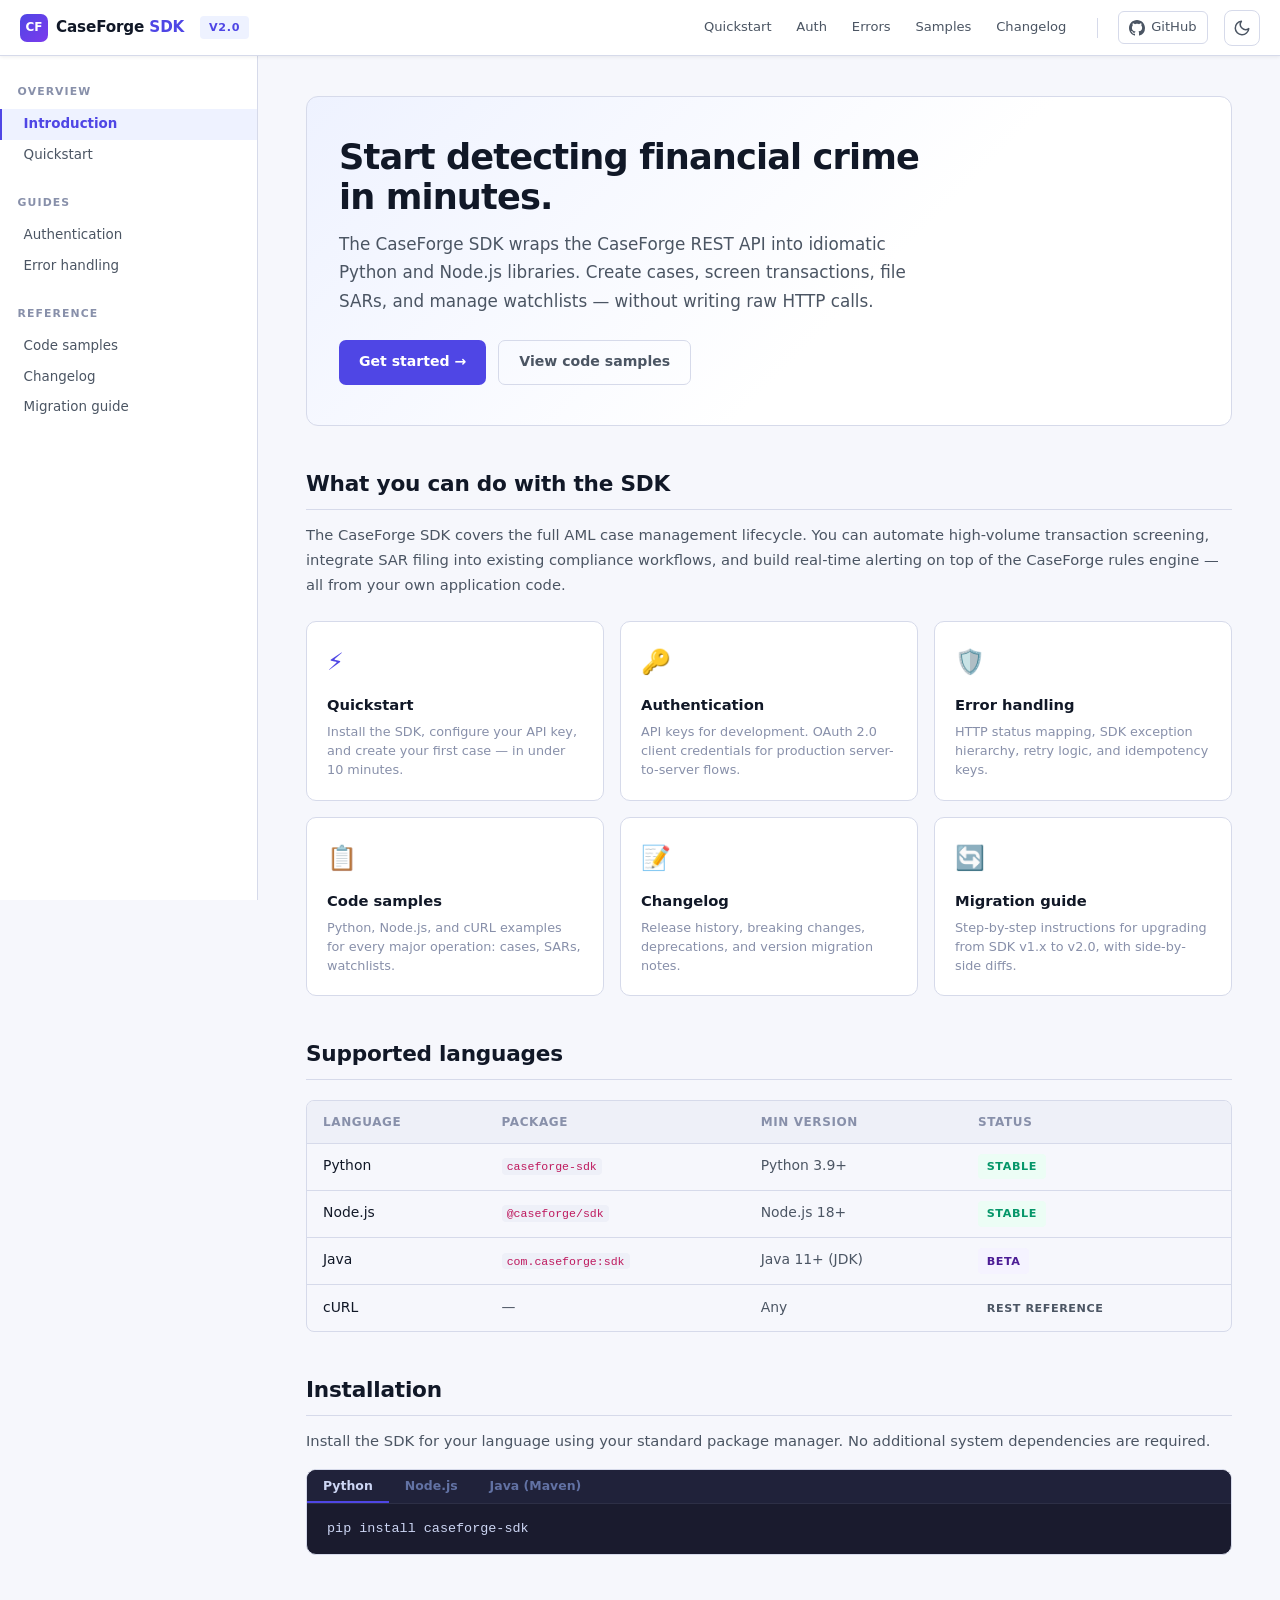
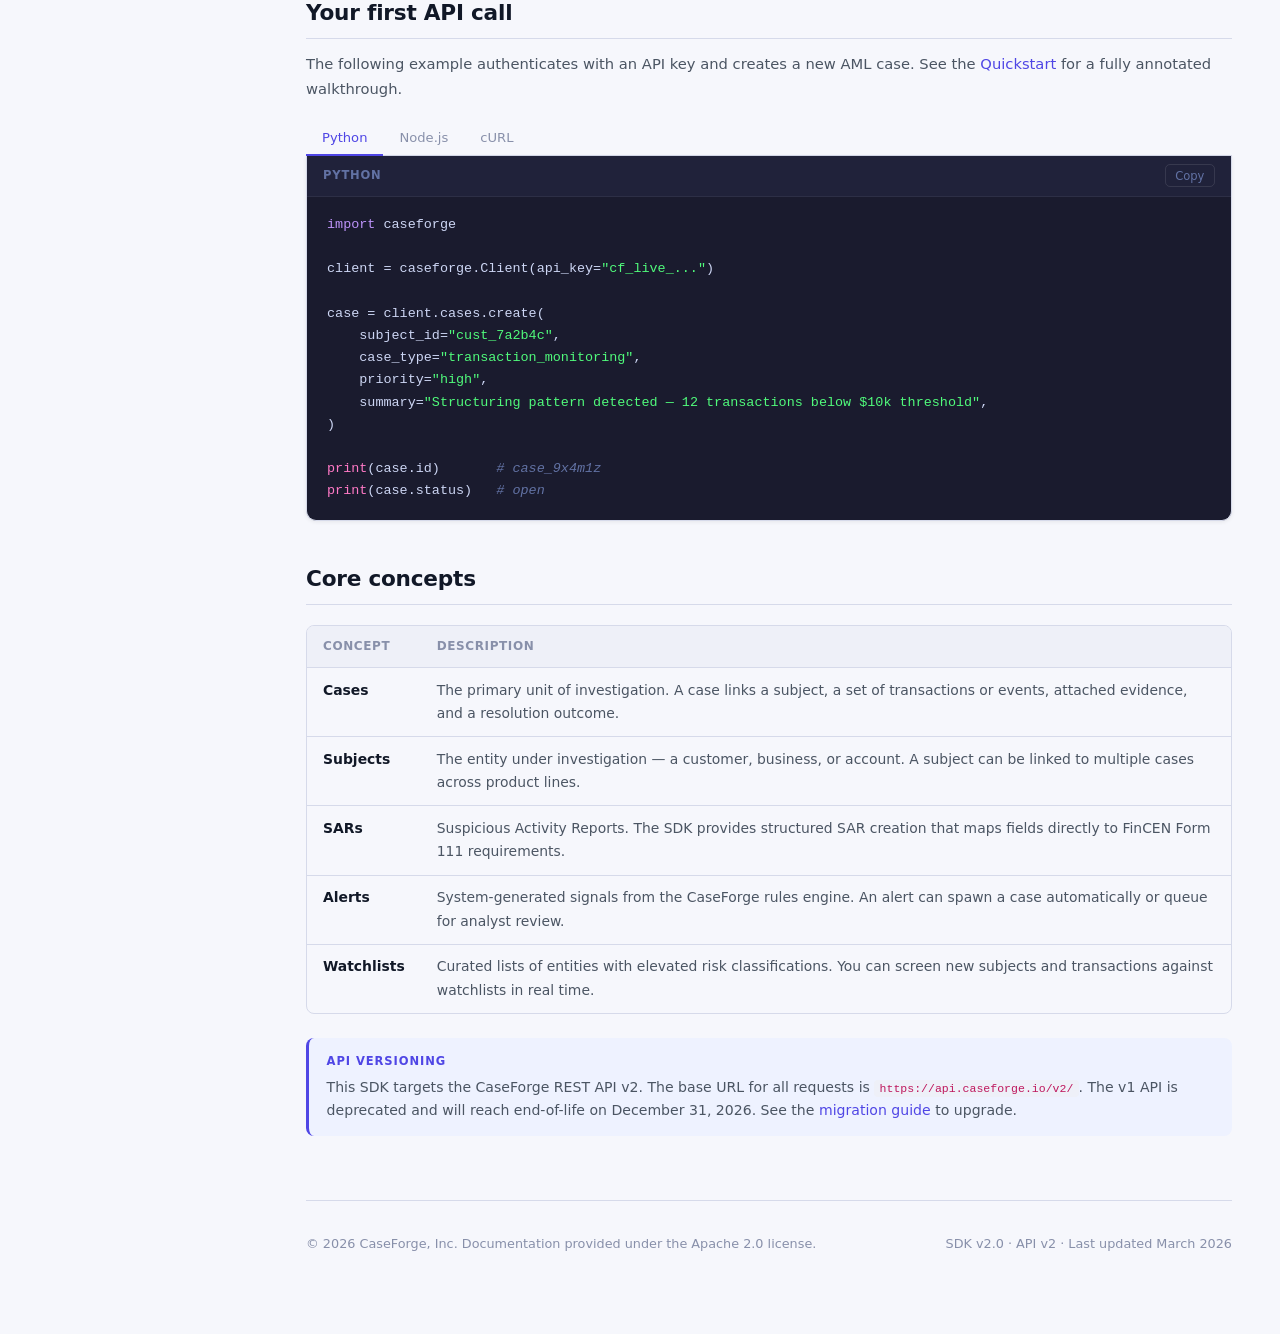
==== index.html @ 35b9ef5d "Phase 6: Add CaseForge SDK documentation — quickstart, auth, error handling, code samples, changelog" ====
<!DOCTYPE html>
<html lang="en">
<head>
  <meta charset="UTF-8" />
  <meta name="viewport" content="width=device-width, initial-scale=1.0" />
  <title>CaseForge SDK — Developer Documentation</title>
  <meta name="description" content="Official SDK documentation for the CaseForge AML platform. Install in minutes. Detect financial crime with confidence." />
  <link rel="stylesheet" href="assets/style.css" />
  <script>
    (function(){var t=localStorage.getItem('cf-theme');if(t){document.documentElement.setAttribute('data-theme',t);}else if(window.matchMedia('(prefers-color-scheme: dark)').matches){document.documentElement.setAttribute('data-theme','dark');}else{document.documentElement.setAttribute('data-theme','light');}})();
  </script>
</head>
<body>

<header class="site-header">
  <button class="hamburger" id="hamburger" aria-label="Open navigation">&#9776;</button>
  <a class="site-logo" href="index.html">
    <span class="logo-mark">CF</span>
    <span class="logo-name">CaseForge <span class="logo-sdk">SDK</span></span>
  </a>
  <span class="header-version">v2.0</span>
  <div class="header-spacer"></div>
  <nav class="header-links">
    <a href="quickstart.html">Quickstart</a>
    <a href="authentication.html">Auth</a>
    <a href="error-handling.html">Errors</a>
    <a href="code-samples.html">Samples</a>
    <a href="changelog.html">Changelog</a>
  </nav>
  <div class="header-sep"></div>
  <a class="github-btn" href="https://github.com/SulagnaSasmal/caseforge-sdk-docs" target="_blank" rel="noopener">
    <svg viewBox="0 0 16 16" fill="currentColor"><path d="M8 0C3.58 0 0 3.58 0 8c0 3.54 2.29 6.53 5.47 7.59.4.07.55-.17.55-.38 0-.19-.01-.82-.01-1.49-2.01.37-2.53-.49-2.69-.94-.09-.23-.48-.94-.82-1.13-.28-.15-.68-.52-.01-.53.63-.01 1.08.58 1.23.82.72 1.21 1.87.87 2.33.66.07-.52.28-.87.51-1.07-1.78-.2-3.64-.89-3.64-3.95 0-.87.31-1.59.82-2.15-.08-.2-.36-1.02.08-2.12 0 0 .67-.21 2.2.82.64-.18 1.32-.27 2-.27.68 0 1.36.09 2 .27 1.53-1.04 2.2-.82 2.2-.82.44 1.1.16 1.92.08 2.12.51.56.82 1.27.82 2.15 0 3.07-1.87 3.75-3.65 3.95.29.25.54.73.54 1.48 0 1.07-.01 1.93-.01 2.2 0 .21.15.46.55.38A8.013 8.013 0 0 0 16 8c0-4.42-3.58-8-8-8z"/></svg>
    GitHub
  </a>
  <button class="theme-toggle" id="theme-toggle" aria-label="Toggle theme"></button>
</header>

<div class="layout">
  <nav class="sidebar" id="sidebar">
    <div class="nav-group">
      <div class="nav-group-label">Overview</div>
      <a href="index.html" class="nav-item active">Introduction</a>
      <a href="quickstart.html" class="nav-item">Quickstart</a>
    </div>
    <div class="nav-group">
      <div class="nav-group-label">Guides</div>
      <a href="authentication.html" class="nav-item">Authentication</a>
      <a href="error-handling.html" class="nav-item">Error handling</a>
    </div>
    <div class="nav-group">
      <div class="nav-group-label">Reference</div>
      <a href="code-samples.html" class="nav-item">Code samples</a>
      <a href="changelog.html" class="nav-item">Changelog</a>
      <a href="migration-guide.html" class="nav-item">Migration guide</a>
    </div>
  </nav>

  <main class="main">

    <div class="hero">
      <h1>Start detecting financial crime<br>in minutes.</h1>
      <p>The CaseForge SDK wraps the CaseForge REST API into idiomatic Python and Node.js libraries. Create cases, screen transactions, file SARs, and manage watchlists — without writing raw HTTP calls.</p>
      <div class="hero-actions">
        <a href="quickstart.html" class="btn btn-primary">Get started →</a>
        <a href="code-samples.html" class="btn btn-outline">View code samples</a>
      </div>
    </div>

    <h2>What you can do with the SDK</h2>
    <p>The CaseForge SDK covers the full AML case management lifecycle. You can automate high-volume transaction screening, integrate SAR filing into existing compliance workflows, and build real-time alerting on top of the CaseForge rules engine — all from your own application code.</p>

    <div class="card-grid">
      <a href="quickstart.html" class="card">
        <div class="card-icon">⚡</div>
        <div class="card-title">Quickstart</div>
        <div class="card-desc">Install the SDK, configure your API key, and create your first case — in under 10 minutes.</div>
      </a>
      <a href="authentication.html" class="card">
        <div class="card-icon">🔑</div>
        <div class="card-title">Authentication</div>
        <div class="card-desc">API keys for development. OAuth 2.0 client credentials for production server-to-server flows.</div>
      </a>
      <a href="error-handling.html" class="card">
        <div class="card-icon">🛡️</div>
        <div class="card-title">Error handling</div>
        <div class="card-desc">HTTP status mapping, SDK exception hierarchy, retry logic, and idempotency keys.</div>
      </a>
      <a href="code-samples.html" class="card">
        <div class="card-icon">&#x1f4cb;</div>
        <div class="card-title">Code samples</div>
        <div class="card-desc">Python, Node.js, and cURL examples for every major operation: cases, SARs, watchlists.</div>
      </a>
      <a href="changelog.html" class="card">
        <div class="card-icon">&#x1f4dd;</div>
        <div class="card-title">Changelog</div>
        <div class="card-desc">Release history, breaking changes, deprecations, and version migration notes.</div>
      </a>
      <a href="migration-guide.html" class="card">
        <div class="card-icon">&#x1f504;</div>
        <div class="card-title">Migration guide</div>
        <div class="card-desc">Step-by-step instructions for upgrading from SDK v1.x to v2.0, with side-by-side diffs.</div>
      </a>
    </div>

    <h2>Supported languages</h2>
    <div class="table-wrap">
      <table>
        <thead>
          <tr><th>Language</th><th>Package</th><th>Min version</th><th>Status</th></tr>
        </thead>
        <tbody>
          <tr><td>Python</td><td><code>caseforge-sdk</code></td><td>Python 3.9+</td><td><span class="badge badge-green">Stable</span></td></tr>
          <tr><td>Node.js</td><td><code>@caseforge/sdk</code></td><td>Node.js 18+</td><td><span class="badge badge-green">Stable</span></td></tr>
          <tr><td>Java</td><td><code>com.caseforge:sdk</code></td><td>Java 11+ (JDK)</td><td><span class="badge badge-note">Beta</span></td></tr>
          <tr><td>cURL</td><td>—</td><td>Any</td><td><span class="badge">REST reference</span></td></tr>
        </tbody>
      </table>
    </div>

    <h2>Installation</h2>
    <p>Install the SDK for your language using your standard package manager. No additional system dependencies are required.</p>

    <div class="install-block">
      <div class="install-tab-bar">
        <button class="install-tab active">Python</button>
        <button class="install-tab">Node.js</button>
        <button class="install-tab">Java (Maven)</button>
      </div>
      <div class="install-panel active">
        <pre><code>pip install caseforge-sdk</code></pre>
      </div>
      <div class="install-panel">
        <pre><code>npm install @caseforge/sdk</code></pre>
      </div>
      <div class="install-panel">
        <pre><code>&lt;dependency&gt;
  &lt;groupId&gt;com.caseforge&lt;/groupId&gt;
  &lt;artifactId&gt;sdk&lt;/artifactId&gt;
  &lt;version&gt;2.0.0&lt;/version&gt;
&lt;/dependency&gt;</code></pre>
      </div>
    </div>

    <h2>Your first API call</h2>
    <p>The following example authenticates with an API key and creates a new AML case. See the <a href="quickstart.html">Quickstart</a> for a fully annotated walkthrough.</p>

    <div class="code-tabs">
      <div class="tab-bar">
        <button class="tab-btn active">Python</button>
        <button class="tab-btn">Node.js</button>
        <button class="tab-btn">cURL</button>
      </div>
      <div class="tab-panel active">
        <div class="code-block">
          <div class="code-header"><span class="code-lang">Python</span><button class="code-copy">Copy</button></div>
          <pre><code><span class="kw">import</span> caseforge

client = caseforge.Client(api_key=<span class="str">"cf_live_..."</span>)

case = client.cases.create(
    subject_id=<span class="str">"cust_7a2b4c"</span>,
    case_type=<span class="str">"transaction_monitoring"</span>,
    priority=<span class="str">"high"</span>,
    summary=<span class="str">"Structuring pattern detected — 12 transactions below $10k threshold"</span>,
)

<span class="fn">print</span>(case.id)       <span class="cm"># case_9x4m1z</span>
<span class="fn">print</span>(case.status)   <span class="cm"># open</span></code></pre>
        </div>
      </div>
      <div class="tab-panel">
        <div class="code-block">
          <div class="code-header"><span class="code-lang">Node.js</span><button class="code-copy">Copy</button></div>
          <pre><code><span class="kw">import</span> CaseForge <span class="kw">from</span> <span class="str">'@caseforge/sdk'</span>;

<span class="kw">const</span> client = <span class="kw">new</span> <span class="tp">CaseForge</span>({ apiKey: <span class="str">'cf_live_...'</span> });

<span class="kw">const</span> aCase = <span class="kw">await</span> client.cases.create({
  subjectId:  <span class="str">'cust_7a2b4c'</span>,
  caseType:   <span class="str">'transaction_monitoring'</span>,
  priority:   <span class="str">'high'</span>,
  summary:    <span class="str">'Structuring pattern detected — 12 transactions below $10k threshold'</span>,
});

console.<span class="fn">log</span>(aCase.id);      <span class="cm">// case_9x4m1z</span>
console.<span class="fn">log</span>(aCase.status);  <span class="cm">// open</span></code></pre>
        </div>
      </div>
      <div class="tab-panel">
        <div class="code-block">
          <div class="code-header"><span class="code-lang">cURL</span><button class="code-copy">Copy</button></div>
          <pre><code>curl -X POST https://api.caseforge.io/v2/cases \
  -H <span class="str">"Authorization: Bearer cf_live_..."</span> \
  -H <span class="str">"Content-Type: application/json"</span> \
  -d <span class="str">'{
    "subject_id": "cust_7a2b4c",
    "case_type": "transaction_monitoring",
    "priority": "high",
    "summary": "Structuring pattern detected — 12 transactions below $10k threshold"
  }'</span></code></pre>
        </div>
      </div>
    </div>

    <h2>Core concepts</h2>
    <div class="table-wrap">
      <table>
        <thead><tr><th>Concept</th><th>Description</th></tr></thead>
        <tbody>
          <tr><td><strong>Cases</strong></td><td>The primary unit of investigation. A case links a subject, a set of transactions or events, attached evidence, and a resolution outcome.</td></tr>
          <tr><td><strong>Subjects</strong></td><td>The entity under investigation — a customer, business, or account. A subject can be linked to multiple cases across product lines.</td></tr>
          <tr><td><strong>SARs</strong></td><td>Suspicious Activity Reports. The SDK provides structured SAR creation that maps fields directly to FinCEN Form 111 requirements.</td></tr>
          <tr><td><strong>Alerts</strong></td><td>System-generated signals from the CaseForge rules engine. An alert can spawn a case automatically or queue for analyst review.</td></tr>
          <tr><td><strong>Watchlists</strong></td><td>Curated lists of entities with elevated risk classifications. You can screen new subjects and transactions against watchlists in real time.</td></tr>
        </tbody>
      </table>
    </div>

    <div class="admonition note">
      <div class="admonition-title">API versioning</div>
      <p>This SDK targets the CaseForge REST API v2. The base URL for all requests is <code>https://api.caseforge.io/v2/</code>. The v1 API is deprecated and will reach end-of-life on December 31, 2026. See the <a href="migration-guide.html">migration guide</a> to upgrade.</p>
    </div>

    <footer>
      <span>&copy; 2026 CaseForge, Inc. Documentation provided under the Apache 2.0 license.</span>
      <span>SDK v2.0 · API v2 · Last updated March 2026</span>
    </footer>
  </main>
</div>

<script src="assets/scripts.js"></script>
</body>
</html>
---- assets/style.css ----
/* ================================================================
   CaseForge SDK Documentation — Core Stylesheet
   Light + Dark mode via CSS custom properties
   Responsive: sidebar collapses on mobile
   ================================================================ */

/* ── Reset ── */
*, *::before, *::after { box-sizing: border-box; margin: 0; padding: 0; }
html { font-size: 16px; scroll-behavior: smooth; }

/* ── Light mode tokens (default) ── */
:root {
  color-scheme: light;
  --bg:            #f6f7fc;
  --surface:       #ffffff;
  --surface-alt:   #eef0f8;
  --surface-hover: #e4e7f5;
  --border:        #d6daea;
  --border-mid:    #b8bdd4;
  --text:          #111827;
  --text-sec:      #4b5563;
  --text-muted:    #8890aa;
  --link:          #4f46e5;
  --link-hover:    #3730a3;
  --primary:       #4f46e5;
  --primary-bg:    #eef2ff;
  --primary-light: #818cf8;
  --success:       #059669;
  --success-bg:    #ecfdf5;
  --success-border:#6ee7b7;
  --warning:       #d97706;
  --warning-bg:    #fffbeb;
  --warning-border:#fde68a;
  --danger:        #dc2626;
  --danger-bg:     #fef2f2;
  --danger-border: #fca5a5;
  --tip:           #7c3aed;
  --tip-bg:        #f5f3ff;
  --tip-border:    #c4b5fd;
  --code-bg:       #1a1b2e;
  --code-surface:  #20223a;
  --code-text:     #cdd6f4;
  --code-comment:  #6272a4;
  --code-keyword:  #bd93f9;
  --code-string:   #50fa7b;
  --code-number:   #ffb86c;
  --code-type:     #8be9fd;
  --code-builtin:  #ff79c6;
  --code-attr:     #f1fa8c;
  --inline-code-bg:#eef0f8;
  --inline-code-fg:#be185d;
  --badge-new-bg:  #dcfce7;  --badge-new-fg:  #14532d;
  --badge-break-bg:#fee2e2;  --badge-break-fg:#7f1d1d;
  --badge-fix-bg:  #dbeafe;  --badge-fix-fg:  #1e3a8a;
  --badge-dep-bg:  #fef9c3;  --badge-dep-fg:  #713f12;
  --badge-note-bg: #f5f3ff;  --badge-note-fg: #4c1d95;
  --nav-w:         258px;
  --header-h:      56px;
  --shadow-sm:     0 1px 4px rgba(0,0,0,.07);
  --shadow-md:     0 4px 16px rgba(0,0,0,.09);
  --transition:    0.2s ease;
}

/* ── Dark mode tokens ── */
[data-theme="dark"] {
  color-scheme: dark;
  --bg:            #0b0c1a;
  --surface:       #111224;
  --surface-alt:   #181930;
  --surface-hover: #1f2138;
  --border:        #262844;
  --border-mid:    #363a5e;
  --text:          #e2e4f4;
  --text-sec:      #9aa2c2;
  --text-muted:    #555d80;
  --link:          #818cf8;
  --link-hover:    #a5b4fc;
  --primary:       #818cf8;
  --primary-bg:    #181a38;
  --primary-light: #a5b4fc;
  --success:       #34d399;
  --success-bg:    #052014;
  --success-border:#065f40;
  --warning:       #fbbf24;
  --warning-bg:    #160f00;
  --warning-border:#78450c;
  --danger:        #f87171;
  --danger-bg:     #180606;
  --danger-border: #7f2020;
  --tip:           #a78bfa;
  --tip-bg:        #120e2a;
  --tip-border:    #4c3570;
  --code-bg:       #111224;
  --code-surface:  #181930;
  --code-text:     #cdd6f4;
  --code-comment:  #6272a4;
  --code-keyword:  #bd93f9;
  --code-string:   #50fa7b;
  --code-number:   #ffb86c;
  --code-type:     #8be9fd;
  --code-builtin:  #ff79c6;
  --code-attr:     #f1fa8c;
  --inline-code-bg:#1f2138;
  --inline-code-fg:#f472b6;
  --badge-new-bg:  #052815;  --badge-new-fg:  #6ee7b7;
  --badge-break-bg:#2a0808;  --badge-break-fg:#fca5a5;
  --badge-fix-bg:  #071428;  --badge-fix-fg:  #93c5fd;
  --badge-dep-bg:  #1c1200;  --badge-dep-fg:  #fde68a;
  --badge-note-bg: #13082e;  --badge-note-fg: #c4b5fd;
  --shadow-sm:     0 1px 4px rgba(0,0,0,.3);
  --shadow-md:     0 4px 16px rgba(0,0,0,.4);
}

/* System preference dark (when no manual override) */
@media (prefers-color-scheme: dark) {
  :root:not([data-theme="light"]) {
    color-scheme: dark;
    --bg:            #0b0c1a;
    --surface:       #111224;
    --surface-alt:   #181930;
    --surface-hover: #1f2138;
    --border:        #262844;
    --border-mid:    #363a5e;
    --text:          #e2e4f4;
    --text-sec:      #9aa2c2;
    --text-muted:    #555d80;
    --link:          #818cf8;
    --link-hover:    #a5b4fc;
    --primary:       #818cf8;
    --primary-bg:    #181a38;
    --primary-light: #a5b4fc;
    --success:       #34d399;
    --success-bg:    #052014;
    --success-border:#065f40;
    --warning:       #fbbf24;
    --warning-bg:    #160f00;
    --warning-border:#78450c;
    --danger:        #f87171;
    --danger-bg:     #180606;
    --danger-border: #7f2020;
    --tip:           #a78bfa;
    --tip-bg:        #120e2a;
    --tip-border:    #4c3570;
    --code-bg:       #111224;
    --code-surface:  #181930;
    --code-text:     #cdd6f4;
    --inline-code-bg:#1f2138;
    --inline-code-fg:#f472b6;
    --badge-new-bg:  #052815;  --badge-new-fg:  #6ee7b7;
    --badge-break-bg:#2a0808;  --badge-break-fg:#fca5a5;
    --badge-fix-bg:  #071428;  --badge-fix-fg:  #93c5fd;
    --badge-dep-bg:  #1c1200;  --badge-dep-fg:  #fde68a;
    --badge-note-bg: #13082e;  --badge-note-fg: #c4b5fd;
    --shadow-sm:     0 1px 4px rgba(0,0,0,.3);
    --shadow-md:     0 4px 16px rgba(0,0,0,.4);
  }
}

/* ── Base ── */
body {
  font-family: 'Inter', 'Segoe UI', system-ui, -apple-system, sans-serif;
  background: var(--bg);
  color: var(--text);
  line-height: 1.7;
  transition: background var(--transition), color var(--transition);
  min-height: 100vh;
}

/* ── Header ── */
.site-header {
  position: fixed; top: 0; left: 0; right: 0;
  height: var(--header-h);
  background: var(--surface);
  border-bottom: 1px solid var(--border);
  display: flex; align-items: center;
  padding: 0 1.25rem;
  gap: 1rem;
  z-index: 200;
  box-shadow: var(--shadow-sm);
  transition: background var(--transition), border-color var(--transition);
}
.hamburger {
  display: none;
  background: none; border: none; cursor: pointer;
  color: var(--text-sec); padding: 4px 8px; border-radius: 6px;
  font-size: 1.2rem; line-height: 1;
}
.hamburger:hover { background: var(--surface-alt); }

.site-logo {
  font-size: 0.95rem; font-weight: 700; color: var(--text);
  text-decoration: none; display: flex; align-items: center; gap: 8px;
  letter-spacing: -0.01em; white-space: nowrap;
}
.site-logo .logo-mark {
  width: 28px; height: 28px; border-radius: 7px;
  background: linear-gradient(135deg, var(--primary) 0%, #7c3aed 100%);
  display: flex; align-items: center; justify-content: center;
  color: #fff; font-size: 0.75rem; font-weight: 800; letter-spacing: 0;
  flex-shrink: 0;
}
.site-logo .logo-name { color: var(--text); }
.site-logo .logo-sdk  { color: var(--primary); }

.header-version {
  font-size: 0.7rem; font-weight: 600; letter-spacing: 0.06em;
  text-transform: uppercase; background: var(--primary-bg);
  color: var(--primary); padding: 0.15rem 0.55rem; border-radius: 4px;
  flex-shrink: 0;
}
.header-spacer { flex: 1; }

.header-links { display: flex; align-items: center; gap: 0.25rem; }
.header-links a {
  font-size: 0.82rem; color: var(--text-sec); text-decoration: none;
  padding: 0.3rem 0.65rem; border-radius: 6px;
  transition: background var(--transition), color var(--transition);
}
.header-links a:hover { background: var(--surface-alt); color: var(--text); }
.header-links a.active { color: var(--primary); }

.header-sep { width: 1px; height: 20px; background: var(--border); margin: 0 0.25rem; }

.github-btn {
  display: flex; align-items: center; gap: 6px;
  font-size: 0.82rem; font-weight: 500;
  color: var(--text-sec); text-decoration: none;
  padding: 0.3rem 0.65rem; border-radius: 6px;
  border: 1px solid var(--border);
  transition: all var(--transition);
}
.github-btn:hover { border-color: var(--border-mid); color: var(--text); background: var(--surface-alt); }
.github-btn svg { width: 16px; height: 16px; flex-shrink: 0; }

/* Theme toggle */
.theme-toggle {
  background: none; border: 1px solid var(--border); cursor: pointer;
  width: 36px; height: 36px; border-radius: 8px;
  display: flex; align-items: center; justify-content: center;
  color: var(--text-sec); flex-shrink: 0;
  transition: all var(--transition);
}
.theme-toggle:hover { background: var(--surface-alt); border-color: var(--border-mid); color: var(--text); }
.theme-toggle svg { width: 18px; height: 18px; }

/* ── Layout ── */
.layout {
  display: flex;
  margin-top: var(--header-h);
  min-height: calc(100vh - var(--header-h));
}

/* ── Sidebar ── */
.sidebar {
  width: var(--nav-w);
  min-width: var(--nav-w);
  background: var(--surface);
  border-right: 1px solid var(--border);
  position: fixed;
  top: var(--header-h);
  left: 0;
  bottom: 0;
  overflow-y: auto;
  padding: 1.5rem 0 2rem;
  z-index: 100;
  transition: background var(--transition), border-color var(--transition), transform 0.3s ease;
  scrollbar-width: thin;
  scrollbar-color: var(--border) transparent;
}
.sidebar::-webkit-scrollbar { width: 4px; }
.sidebar::-webkit-scrollbar-track { background: transparent; }
.sidebar::-webkit-scrollbar-thumb { background: var(--border); border-radius: 4px; }

.nav-group { margin-bottom: 0.5rem; }
.nav-group-label {
  padding: 0.2rem 1.1rem 0.45rem;
  font-size: 0.68rem; font-weight: 700; letter-spacing: 0.1em;
  text-transform: uppercase; color: var(--text-muted);
  margin-top: 1.25rem;
}
.nav-group:first-child .nav-group-label { margin-top: 0; }
.nav-item {
  display: block; padding: 0.38rem 1.1rem 0.38rem 1.35rem;
  font-size: 0.84rem; color: var(--text-sec); text-decoration: none;
  border-left: 2px solid transparent;
  transition: all 0.15s;
  line-height: 1.4;
}
.nav-item:hover { color: var(--text); background: var(--surface-hover); border-left-color: var(--border-mid); }
.nav-item.active { color: var(--primary); background: var(--primary-bg); border-left-color: var(--primary); font-weight: 600; }
.nav-item.sub { padding-left: 2rem; font-size: 0.8rem; }

/* ── Main ── */
.main {
  flex: 1;
  margin-left: var(--nav-w);
  padding: 2.5rem 3rem 5rem;
  max-width: calc(var(--nav-w) + 820px);
  min-width: 0;
}

/* ── Breadcrumb ── */
.breadcrumb {
  display: flex; align-items: center; gap: 0.4rem;
  font-size: 0.78rem; color: var(--text-muted);
  margin-bottom: 1.5rem;
}
.breadcrumb a { color: var(--text-muted); text-decoration: none; }
.breadcrumb a:hover { color: var(--link); }
.breadcrumb .sep { opacity: 0.5; }
.breadcrumb .current { color: var(--text-sec); }

/* ── Page header ── */
.page-header { margin-bottom: 2rem; padding-bottom: 1.5rem; border-bottom: 1px solid var(--border); }
.page-eyebrow {
  font-size: 0.72rem; font-weight: 700; letter-spacing: 0.1em;
  text-transform: uppercase; color: var(--primary); margin-bottom: 0.5rem;
}
h1.page-title {
  font-size: 2rem; font-weight: 800; line-height: 1.2;
  letter-spacing: -0.02em; color: var(--text); margin-bottom: 0.75rem;
}
.page-desc { font-size: 1.05rem; color: var(--text-sec); line-height: 1.6; max-width: 640px; }
.page-meta {
  display: flex; flex-wrap: wrap; gap: 1rem; margin-top: 1rem;
  font-size: 0.78rem; color: var(--text-muted);
}

/* ── Typography ── */
h2 {
  font-size: 1.35rem; font-weight: 700; color: var(--text);
  margin: 2.5rem 0 0.75rem; letter-spacing: -0.01em;
  padding-bottom: 0.4rem; border-bottom: 1px solid var(--border);
}
h3 {
  font-size: 1.08rem; font-weight: 600; color: var(--text);
  margin: 2rem 0 0.6rem;
}
h4 {
  font-size: 0.92rem; font-weight: 600; color: var(--text-sec);
  margin: 1.5rem 0 0.4rem; text-transform: uppercase;
  letter-spacing: 0.05em;
}
p { font-size: 0.92rem; margin-bottom: 1rem; color: var(--text-sec); }
ul, ol { margin-bottom: 1rem; padding-left: 1.5rem; }
li { font-size: 0.92rem; margin-bottom: 0.3rem; color: var(--text-sec); }
a { color: var(--link); text-decoration: none; }
a:hover { text-decoration: underline; color: var(--link-hover); }
strong { color: var(--text); font-weight: 600; }

/* ── Inline code ── */
code {
  font-family: 'Consolas', 'Fira Code', 'Courier New', monospace;
  font-size: 0.83em; background: var(--inline-code-bg);
  color: var(--inline-code-fg); padding: 0.15em 0.45em;
  border-radius: 4px; transition: background var(--transition);
}

/* ── Code blocks ── */
.code-block {
  background: var(--code-bg);
  border-radius: 10px; overflow: hidden;
  margin: 1.25rem 0;
  box-shadow: var(--shadow-sm);
  border: 1px solid var(--border);
  transition: border-color var(--transition);
}
.code-header {
  display: flex; align-items: center; justify-content: space-between;
  padding: 0.55rem 1rem;
  background: var(--code-surface);
  border-bottom: 1px solid rgba(255,255,255,0.06);
}
.code-lang {
  font-size: 0.72rem; font-weight: 600; letter-spacing: 0.07em;
  text-transform: uppercase; color: var(--code-comment);
}
.code-copy {
  background: none; border: 1px solid rgba(255,255,255,0.1);
  color: var(--code-comment); cursor: pointer; border-radius: 5px;
  padding: 0.2rem 0.6rem; font-size: 0.72rem; transition: all 0.15s;
  font-family: inherit;
}
.code-copy:hover { border-color: rgba(255,255,255,0.3); color: var(--code-text); }
.code-copy.copied { color: var(--code-string); border-color: var(--code-string); }
pre {
  margin: 0; padding: 1.1rem 1.25rem;
  font-family: 'Consolas', 'Fira Code', 'Courier New', monospace;
  font-size: 0.84rem; line-height: 1.65;
  color: var(--code-text); overflow-x: auto;
  tab-size: 2;
}
pre code { background: none; color: inherit; padding: 0; border-radius: 0; font-size: inherit; }

/* Syntax token classes */
.kw  { color: var(--code-keyword); }
.str { color: var(--code-string);  }
.num { color: var(--code-number);  }
.cm  { color: var(--code-comment); font-style: italic; }
.tp  { color: var(--code-type);    }
.fn  { color: var(--code-builtin); }
.at  { color: var(--code-attr);    }

/* ── Code tabs ── */
.code-tabs { margin: 1.25rem 0; }
.tab-bar {
  display: flex; gap: 0; border-bottom: 1px solid var(--border);
  margin-bottom: 0;
}
.tab-btn {
  background: none; border: none; cursor: pointer;
  padding: 0.55rem 1rem; font-size: 0.82rem; font-weight: 500;
  color: var(--text-muted); border-bottom: 2px solid transparent;
  margin-bottom: -1px; transition: all 0.15s; font-family: inherit;
}
.tab-btn:hover { color: var(--text-sec); }
.tab-btn.active { color: var(--primary); border-bottom-color: var(--primary); }
.tab-panel { display: none; }
.tab-panel.active { display: block; }
.tab-panel .code-block { border-radius: 0 0 10px 10px; margin-top: 0; border-top: none; }

/* ── Admonitions ── */
.admonition {
  padding: 0.9rem 1rem 0.9rem 1.1rem;
  border-radius: 8px; margin: 1.5rem 0;
  border-left: 3px solid; font-size: 0.88rem; line-height: 1.6;
  transition: background var(--transition);
}
.admonition-title {
  font-size: 0.72rem; font-weight: 700; letter-spacing: 0.08em;
  text-transform: uppercase; margin-bottom: 0.35rem;
  display: flex; align-items: center; gap: 0.4rem;
}
.admonition p { font-size: 0.88rem; margin-bottom: 0; }
.admonition code { font-size: 0.82em; }

.admonition.note     { background: var(--primary-bg); border-color: var(--primary); }
.admonition.note .admonition-title { color: var(--primary); }
.admonition.warning  { background: var(--warning-bg); border-color: var(--warning); }
.admonition.warning .admonition-title { color: var(--warning); }
.admonition.danger   { background: var(--danger-bg); border-color: var(--danger); }
.admonition.danger .admonition-title  { color: var(--danger); }
.admonition.tip      { background: var(--tip-bg); border-color: var(--tip); }
.admonition.tip .admonition-title     { color: var(--tip); }
.admonition.success  { background: var(--success-bg); border-color: var(--success); }
.admonition.success .admonition-title { color: var(--success); }

/* ── Tables ── */
.table-wrap {
  overflow-x: auto; margin: 1.25rem 0;
  border-radius: 8px; border: 1px solid var(--border);
}
table { width: 100%; border-collapse: collapse; font-size: 0.87rem; }
thead tr { background: var(--surface-alt); }
thead th {
  padding: 0.65rem 1rem; text-align: left;
  font-size: 0.75rem; font-weight: 700; letter-spacing: 0.05em;
  text-transform: uppercase; color: var(--text-muted);
  border-bottom: 1px solid var(--border);
}
tbody tr { border-bottom: 1px solid var(--border); transition: background 0.1s; }
tbody tr:last-child { border-bottom: none; }
tbody tr:hover { background: var(--surface-hover); }
tbody td { padding: 0.65rem 1rem; vertical-align: top; color: var(--text-sec); }
tbody td:first-child { font-weight: 500; color: var(--text); }

/* ── Step list ── */
.steps { list-style: none; padding: 0; counter-reset: steps; }
.steps li {
  counter-increment: steps; position: relative;
  padding: 1rem 1rem 1rem 3.5rem;
  margin-bottom: 0.75rem;
  background: var(--surface);
  border: 1px solid var(--border); border-radius: 8px;
  font-size: 0.9rem; color: var(--text-sec);
  transition: background var(--transition), border-color var(--transition);
}
.steps li::before {
  content: counter(steps);
  position: absolute; left: 1rem; top: 1rem;
  width: 1.75rem; height: 1.75rem;
  background: var(--primary); color: #fff;
  border-radius: 50%; font-size: 0.78rem; font-weight: 700;
  display: flex; align-items: center; justify-content: center;
}
.steps li p { margin: 0; }
.steps li code { font-size: 0.82em; }

/* ── Badges ── */
.badge {
  display: inline-block; padding: 0.2rem 0.55rem;
  border-radius: 4px; font-size: 0.7rem; font-weight: 700;
  letter-spacing: 0.05em; text-transform: uppercase; vertical-align: middle;
}
.badge-new    { background: var(--badge-new-bg);   color: var(--badge-new-fg); }
.badge-break  { background: var(--badge-break-bg); color: var(--badge-break-fg); }
.badge-fix    { background: var(--badge-fix-bg);   color: var(--badge-fix-fg); }
.badge-dep    { background: var(--badge-dep-bg);   color: var(--badge-dep-fg); }
.badge-note   { background: var(--badge-note-bg);  color: var(--badge-note-fg); }
.badge-blue   { background: var(--primary-bg);     color: var(--primary); }
.badge-green  { background: var(--success-bg);     color: var(--success); }
.badge-red    { background: var(--danger-bg);      color: var(--danger); }

/* ── Hero cards (index page) ── */
.hero {
  background: linear-gradient(135deg, var(--primary-bg) 0%, var(--surface) 60%);
  border: 1px solid var(--border); border-radius: 12px;
  padding: 2.5rem 2rem; margin-bottom: 2.5rem;
}
.hero h1 {
  font-size: 2.2rem; font-weight: 800; letter-spacing: -0.025em;
  color: var(--text); margin-bottom: 0.75rem; line-height: 1.15;
}
.hero p { font-size: 1.05rem; color: var(--text-sec); max-width: 600px; margin-bottom: 1.5rem; }
.hero-actions { display: flex; gap: 0.75rem; flex-wrap: wrap; }
.btn {
  display: inline-flex; align-items: center; gap: 0.4rem;
  padding: 0.6rem 1.25rem; border-radius: 7px; font-size: 0.88rem;
  font-weight: 600; text-decoration: none; border: none; cursor: pointer;
  transition: all 0.15s; font-family: inherit;
}
.btn-primary { background: var(--primary); color: #fff; }
.btn-primary:hover { opacity: 0.88; text-decoration: none; }
.btn-outline {
  background: transparent; color: var(--text-sec);
  border: 1px solid var(--border);
}
.btn-outline:hover { background: var(--surface-alt); border-color: var(--border-mid); color: var(--text); text-decoration: none; }

/* ── Quick links grid ── */
.card-grid {
  display: grid;
  grid-template-columns: repeat(auto-fill, minmax(220px, 1fr));
  gap: 1rem; margin: 1.5rem 0;
}
.card {
  background: var(--surface); border: 1px solid var(--border);
  border-radius: 10px; padding: 1.25rem;
  text-decoration: none; display: block;
  transition: all 0.15s;
}
.card:hover {
  border-color: var(--primary); box-shadow: 0 0 0 3px var(--primary-bg);
  text-decoration: none; transform: translateY(-1px);
}
.card-icon { font-size: 1.5rem; margin-bottom: 0.6rem; }
.card-title { font-size: 0.92rem; font-weight: 600; color: var(--text); margin-bottom: 0.3rem; }
.card-desc  { font-size: 0.8rem; color: var(--text-muted); line-height: 1.5; }

/* ── Install tabs ── */
.install-block {
  background: var(--code-bg); border-radius: 10px;
  border: 1px solid var(--border); overflow: hidden; margin: 1rem 0;
}
.install-tab-bar {
  display: flex; background: var(--code-surface);
  border-bottom: 1px solid rgba(255,255,255,0.06);
}
.install-tab {
  padding: 0.5rem 1rem; font-size: 0.78rem; font-weight: 600;
  color: var(--code-comment); cursor: pointer; border: none;
  background: none; border-bottom: 2px solid transparent;
  font-family: inherit; transition: all 0.15s;
}
.install-tab.active { color: var(--code-text); border-bottom-color: var(--primary); }
.install-tab:hover  { color: var(--code-text); }
.install-panel { display: none; }
.install-panel.active { display: block; }
.install-panel pre { padding: 0.85rem 1.25rem; }

/* ── Error code blocks ── */
.error-entry {
  border: 1px solid var(--border); border-radius: 8px;
  margin-bottom: 0.75rem; overflow: hidden;
  transition: border-color var(--transition);
}
.error-header {
  display: flex; align-items: center; gap: 0.75rem;
  padding: 0.75rem 1rem; background: var(--surface-alt);
  border-bottom: 1px solid var(--border);
}
.error-code {
  font-family: 'Consolas', monospace; font-size: 0.82rem;
  font-weight: 700; color: var(--danger); background: var(--danger-bg);
  padding: 0.15rem 0.5rem; border-radius: 4px; flex-shrink: 0;
}
.error-name { font-size: 0.88rem; font-weight: 600; color: var(--text); }
.error-body { padding: 0.75rem 1rem; font-size: 0.87rem; color: var(--text-sec); }
.error-body p { margin-bottom: 0.5rem; }
.error-body p:last-child { margin-bottom: 0; }

/* ── Changelog entries ── */
.release { margin-bottom: 2.5rem; }
.release-header {
  display: flex; align-items: center; gap: 0.75rem;
  margin-bottom: 1rem; padding-bottom: 0.75rem;
  border-bottom: 1px solid var(--border);
}
.release-version {
  font-size: 1.2rem; font-weight: 700; color: var(--text);
  font-family: 'Consolas', monospace;
}
.release-date { font-size: 0.82rem; color: var(--text-muted); }
.release-body { padding: 0; }
.change-list { list-style: none; padding: 0; }
.change-list li {
  display: flex; align-items: flex-start; gap: 0.6rem;
  padding: 0.4rem 0; font-size: 0.88rem; color: var(--text-sec);
  border-bottom: 1px solid var(--border);
}
.change-list li:last-child { border-bottom: none; }

/* ── Migration diff ── */
.diff-grid { display: grid; grid-template-columns: 1fr 1fr; gap: 0.75rem; margin: 1rem 0; }
.diff-panel { font-size: 0.78rem; }
.diff-label {
  font-size: 0.7rem; font-weight: 700; letter-spacing: 0.07em;
  text-transform: uppercase; padding: 0.4rem 0.75rem;
  border-radius: 5px 5px 0 0;
}
.diff-label.before { background: var(--danger-bg); color: var(--danger); }
.diff-label.after  { background: var(--success-bg); color: var(--success); }
.diff-panel .code-block { margin-top: 0; border-radius: 0 0 8px 8px; }

/* ── Doc nav ── */
.doc-nav {
  display: flex; justify-content: space-between;
  margin-top: 3rem; padding-top: 1.5rem; border-top: 1px solid var(--border);
}
.doc-nav-item {
  display: flex; flex-direction: column; gap: 0.2rem;
  text-decoration: none; padding: 0.75rem 1rem;
  border: 1px solid var(--border); border-radius: 8px;
  transition: all 0.15s; max-width: 240px;
}
.doc-nav-item:hover { border-color: var(--primary); background: var(--primary-bg); text-decoration: none; }
.doc-nav-dir { font-size: 0.7rem; color: var(--text-muted); text-transform: uppercase; letter-spacing: 0.06em; }
.doc-nav-label { font-size: 0.88rem; font-weight: 600; color: var(--text); }
.doc-nav-item.next { text-align: right; }

/* ── Footer ── */
footer {
  margin-top: 4rem; padding-top: 2rem;
  border-top: 1px solid var(--border);
  font-size: 0.8rem; color: var(--text-muted);
  display: flex; flex-wrap: wrap; justify-content: space-between; gap: 0.5rem;
}

/* ── Responsive ── */
@media (max-width: 900px) {
  .main { padding: 1.75rem 1.5rem 4rem; }
  .diff-grid { grid-template-columns: 1fr; }
}
@media (max-width: 768px) {
  .hamburger { display: flex; }
  .header-links { display: none; }
  .sidebar {
    transform: translateX(-100%);
    box-shadow: var(--shadow-md);
  }
  .sidebar.open { transform: translateX(0); }
  .main { margin-left: 0; padding: 1.5rem 1.25rem 4rem; }
  h1.page-title { font-size: 1.6rem; }
  .hero h1 { font-size: 1.7rem; }
  .card-grid { grid-template-columns: 1fr; }
}
@media (max-width: 480px) {
  .doc-nav { flex-direction: column; }
  .doc-nav-item.next { text-align: left; }
}

/* ── Scrollbar (webkit) ── */
::-webkit-scrollbar { width: 6px; height: 6px; }
::-webkit-scrollbar-track { background: transparent; }
::-webkit-scrollbar-thumb { background: var(--border); border-radius: 4px; }
::-webkit-scrollbar-thumb:hover { background: var(--border-mid); }

/* ── Selection ── */
::selection { background: var(--primary-bg); color: var(--primary); }
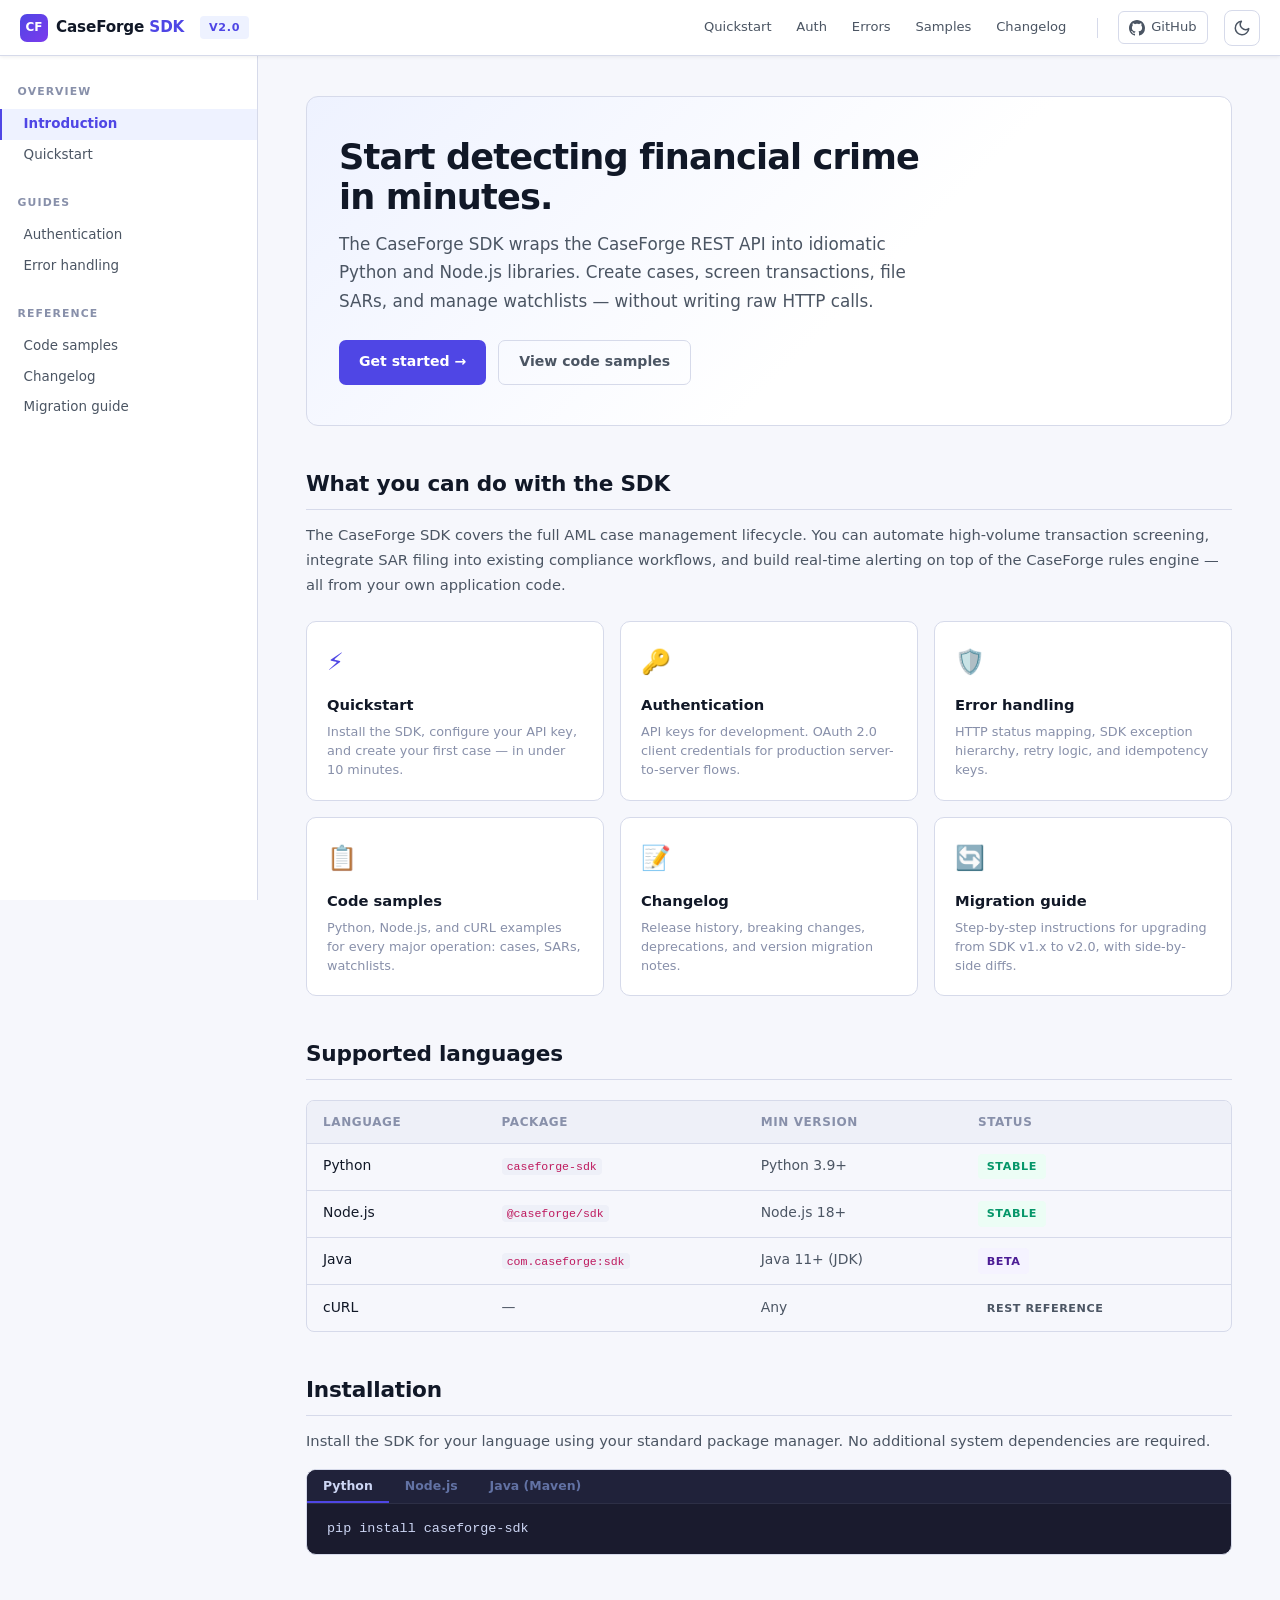
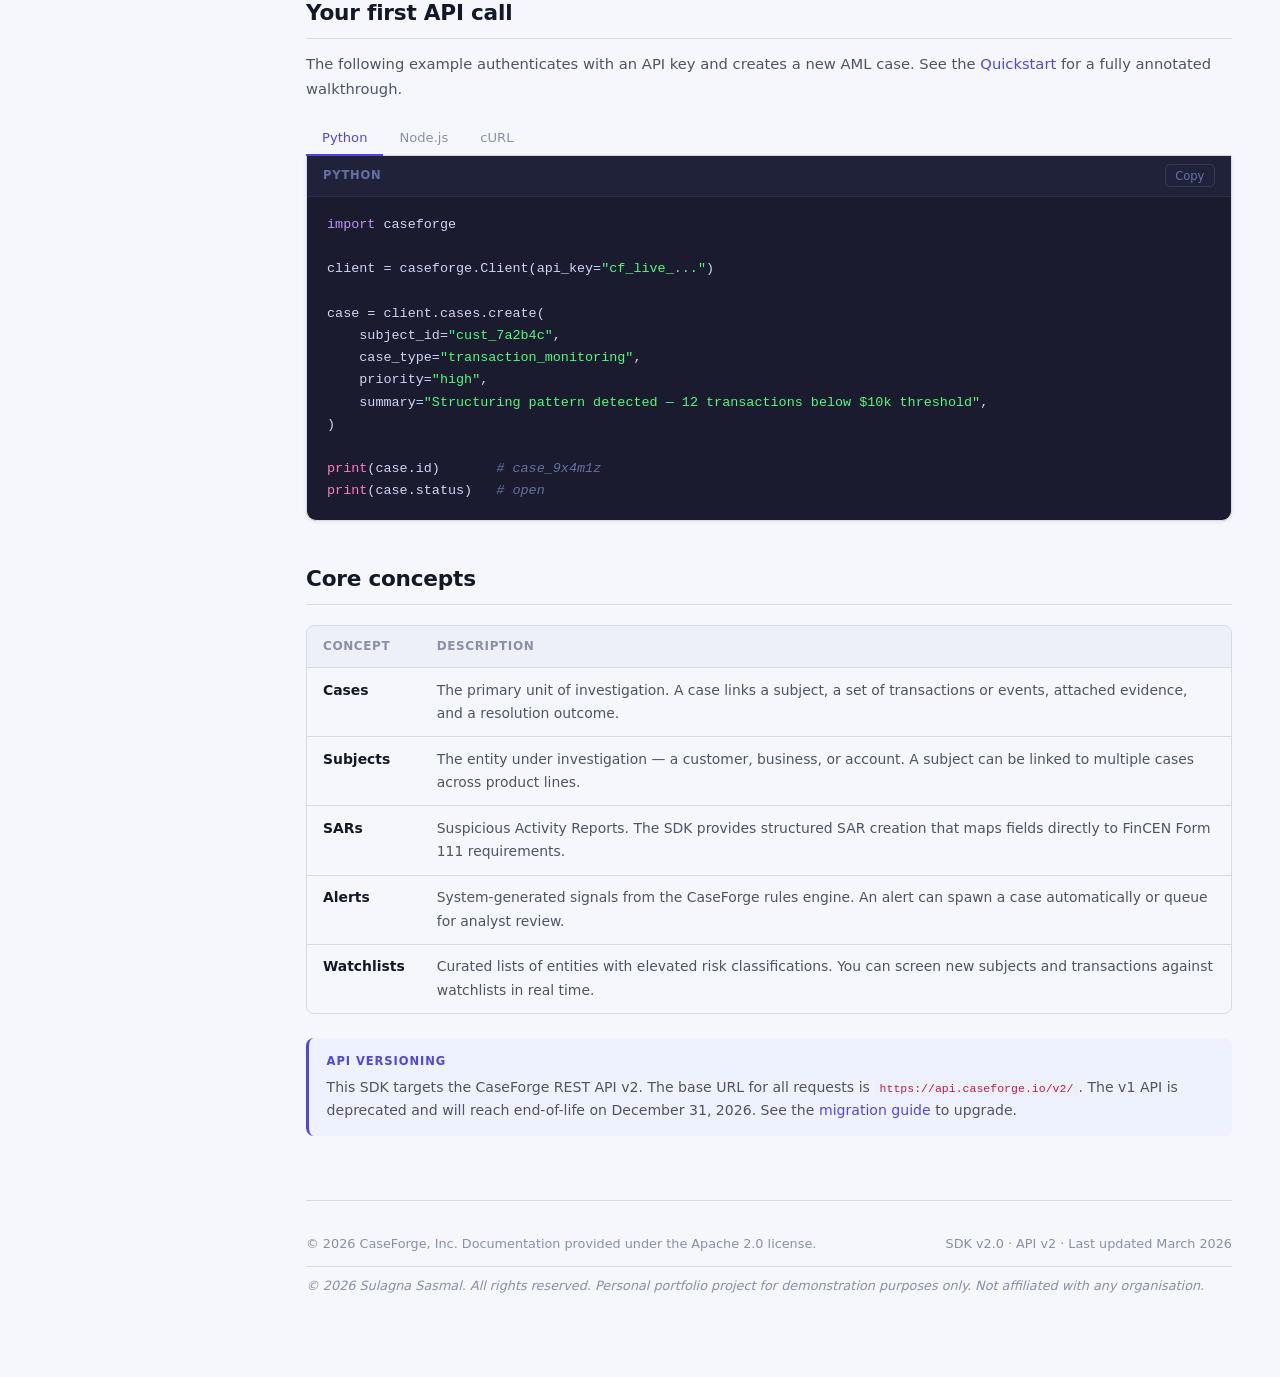
==== commit 792d77ad: "feat: add copyright footer to all pages -- © 2026 Sulagna Sasmal, personal portfolio project" ====
--- a/index.html
+++ b/index.html
@@ -224,6 +224,7 @@
     <footer>
       <span>&copy; 2026 CaseForge, Inc. Documentation provided under the Apache 2.0 license.</span>
       <span>SDK v2.0 · API v2 · Last updated March 2026</span>
+      <span class="copyright">&copy; 2026 Sulagna Sasmal. All rights reserved. Personal portfolio project for demonstration purposes only. Not affiliated with any organisation.</span>
     </footer>
   </main>
 </div>
--- a/assets/style.css
+++ b/assets/style.css
@@ -645,6 +645,14 @@
   font-size: 0.8rem; color: var(--text-muted);
   display: flex; flex-wrap: wrap; justify-content: space-between; gap: 0.5rem;
 }
+footer .copyright {
+  width: 100%;
+  border-top: 1px solid var(--border);
+  padding-top: 0.5rem;
+  margin-top: 0.25rem;
+  font-style: italic;
+  color: var(--text-muted);
+}
 
 /* ── Responsive ── */
 @media (max-width: 900px) {
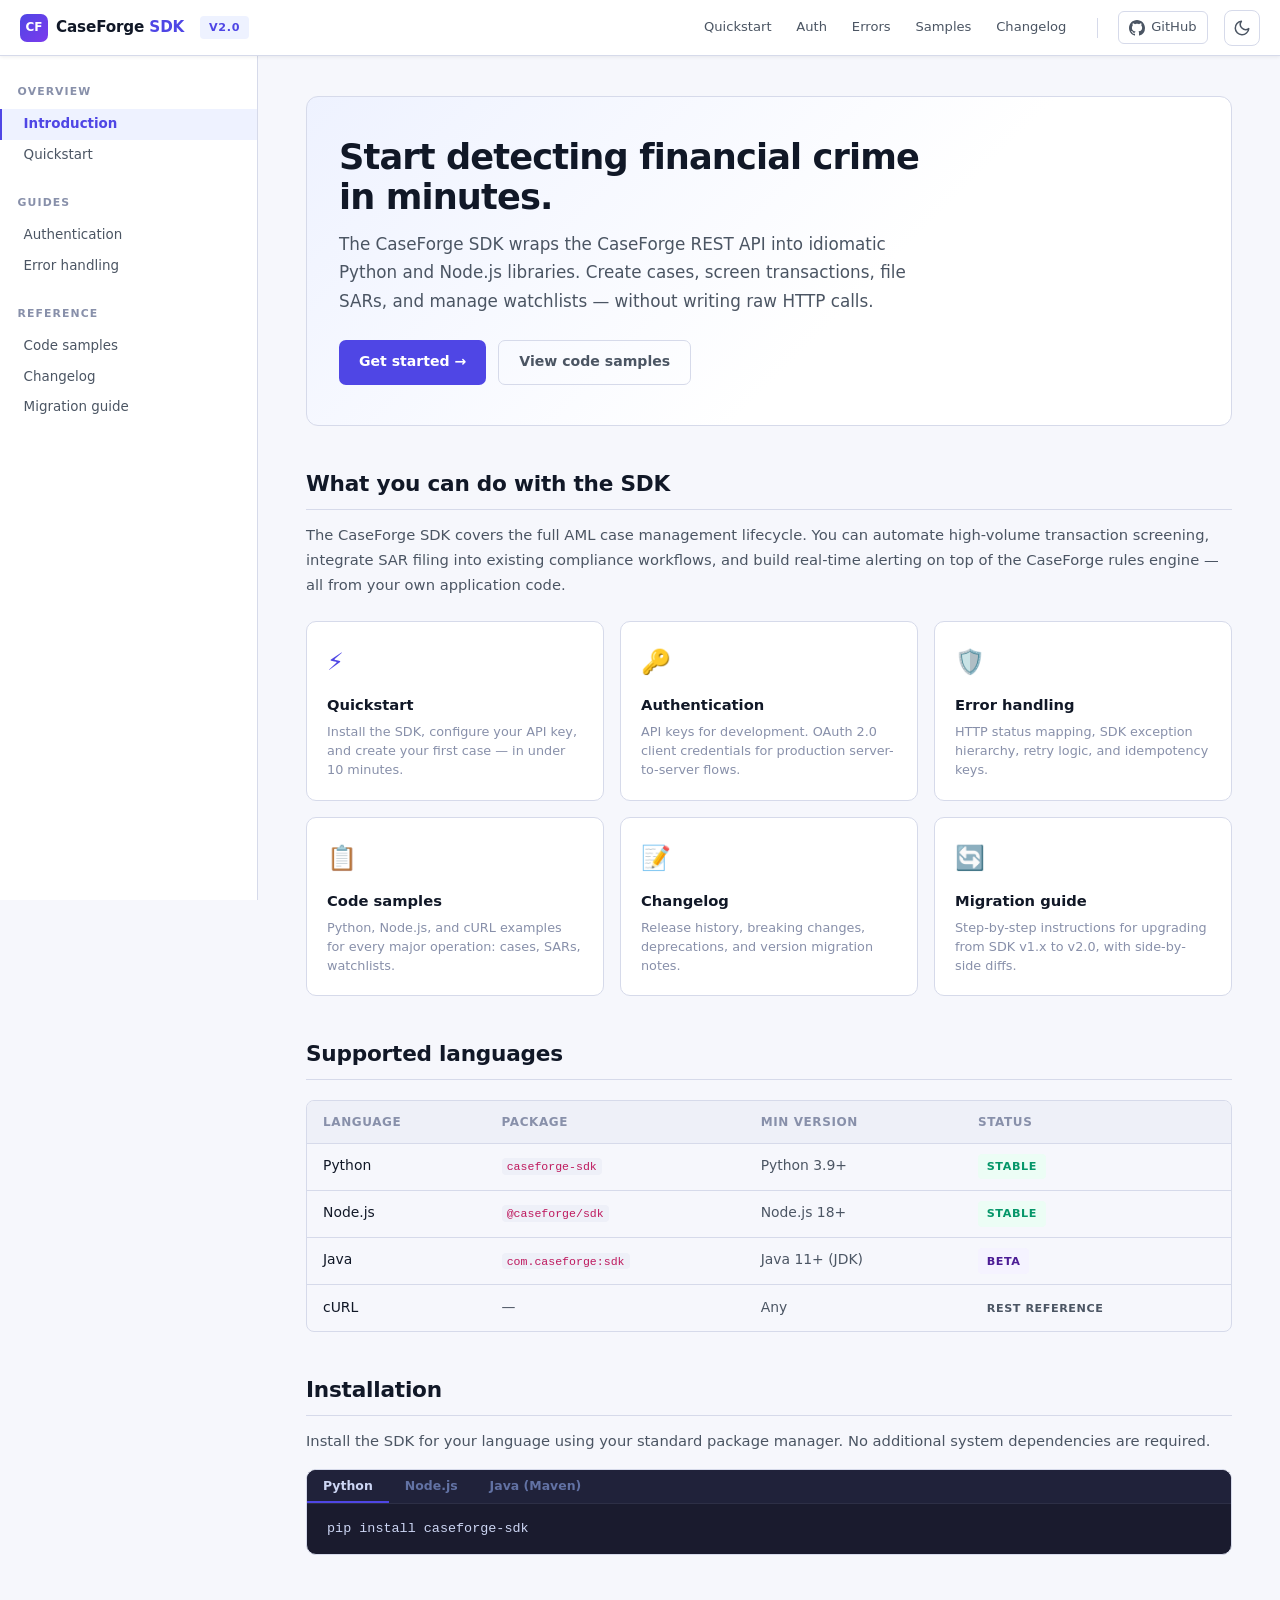
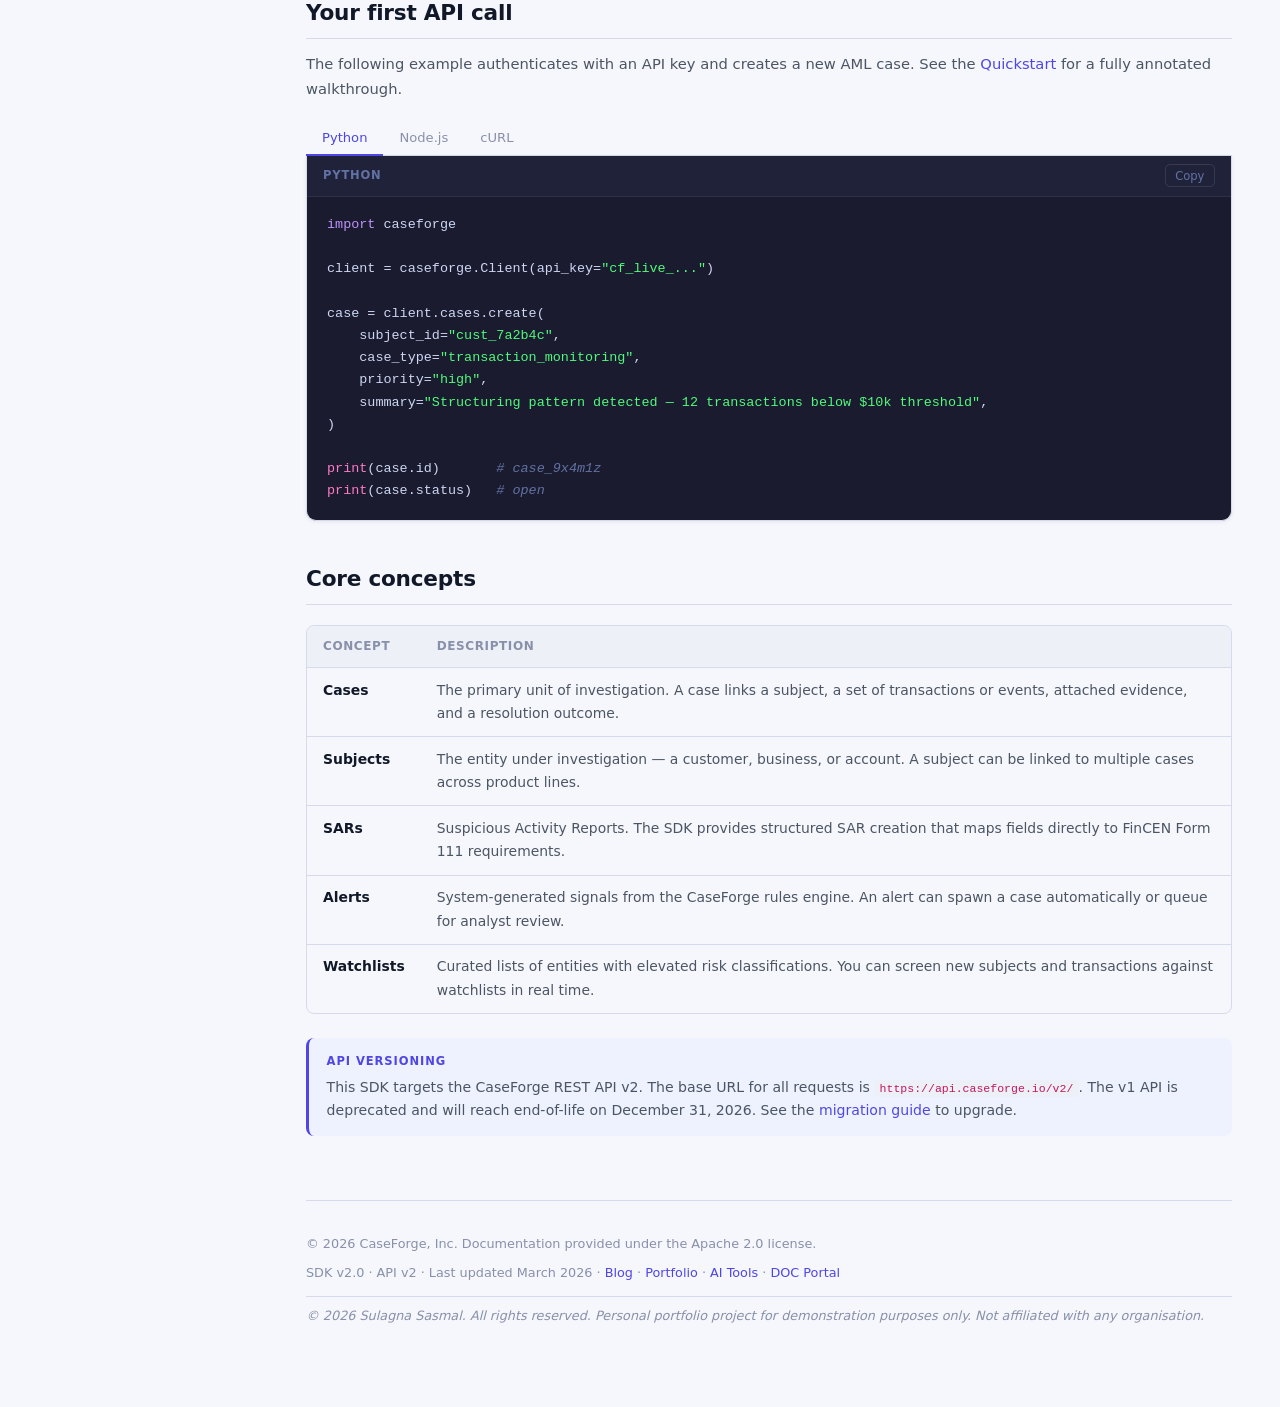
==== commit f4161dfd: "Add favicon and cross-links" ====
--- a/index.html
+++ b/index.html
@@ -6,6 +6,7 @@
   <title>CaseForge SDK — Developer Documentation</title>
   <meta name="description" content="Official SDK documentation for the CaseForge AML platform. Install in minutes. Detect financial crime with confidence." />
   <link rel="stylesheet" href="assets/style.css" />
+  <link rel="icon" href="data:image/svg+xml,<svg xmlns='http://www.w3.org/2000/svg' viewBox='0 0 100 100'><text y='.9em' font-size='90'>🔧</text></svg>">
   <script>
     (function(){var t=localStorage.getItem('cf-theme');if(t){document.documentElement.setAttribute('data-theme',t);}else if(window.matchMedia('(prefers-color-scheme: dark)').matches){document.documentElement.setAttribute('data-theme','dark');}else{document.documentElement.setAttribute('data-theme','light');}})();
   </script>
@@ -223,7 +224,7 @@
 
     <footer>
       <span>&copy; 2026 CaseForge, Inc. Documentation provided under the Apache 2.0 license.</span>
-      <span>SDK v2.0 · API v2 · Last updated March 2026</span>
+      <span>SDK v2.0 · API v2 · Last updated March 2026 · <a href="https://sulagnasasmal.github.io/blog/" target="_blank" rel="noopener">Blog</a> · <a href="https://sulagnasasmal.com/" target="_blank" rel="noopener">Portfolio</a> · <a href="https://sulagnasasmal.github.io/ai-doc-tools/" target="_blank" rel="noopener">AI Tools</a> · <a href="https://sulagnasasmal.github.io/doc-portal/" target="_blank" rel="noopener">DOC Portal</a></span>
       <span class="copyright">&copy; 2026 Sulagna Sasmal. All rights reserved. Personal portfolio project for demonstration purposes only. Not affiliated with any organisation.</span>
     </footer>
   </main>
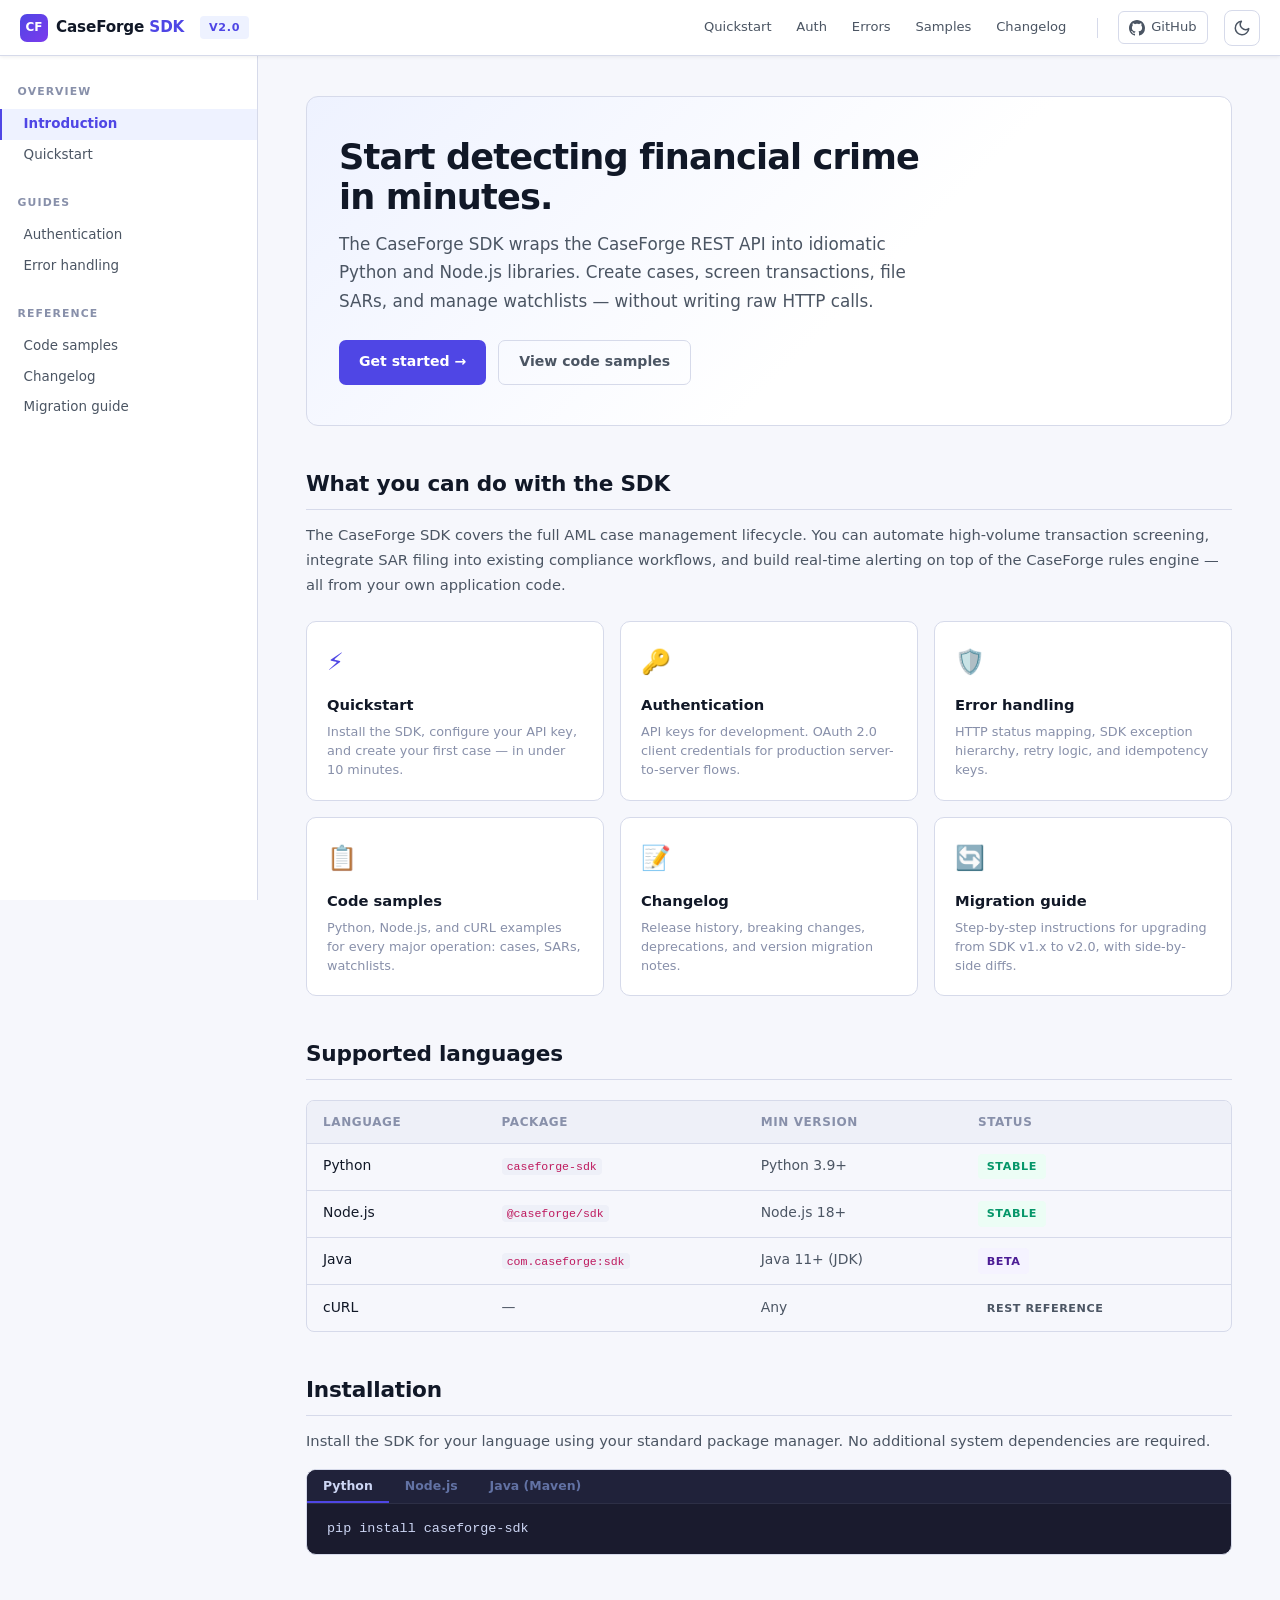
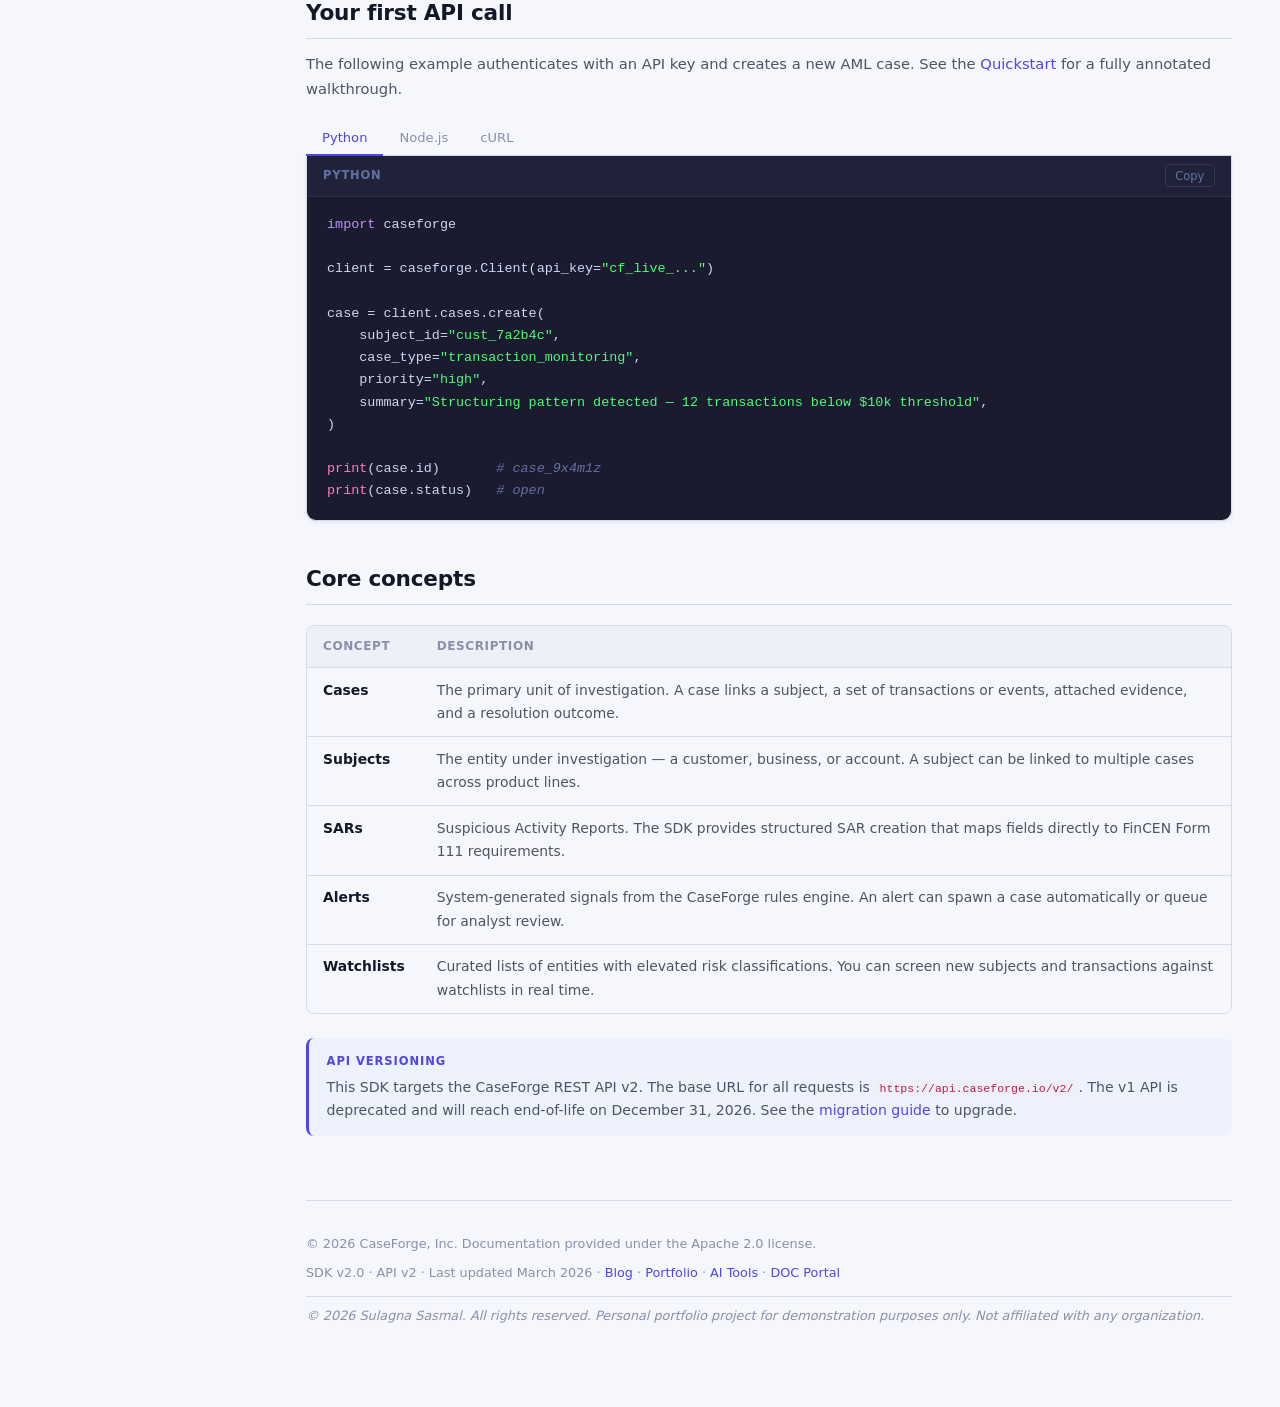
==== commit c94f1fce: "Style review: fix British spelling (organisation → organization) per MSTP" ====
--- a/index.html
+++ b/index.html
@@ -225,7 +225,7 @@
     <footer>
       <span>&copy; 2026 CaseForge, Inc. Documentation provided under the Apache 2.0 license.</span>
       <span>SDK v2.0 · API v2 · Last updated March 2026 · <a href="https://sulagnasasmal.github.io/blog/" target="_blank" rel="noopener">Blog</a> · <a href="https://sulagnasasmal.com/" target="_blank" rel="noopener">Portfolio</a> · <a href="https://sulagnasasmal.github.io/ai-doc-tools/" target="_blank" rel="noopener">AI Tools</a> · <a href="https://sulagnasasmal.github.io/doc-portal/" target="_blank" rel="noopener">DOC Portal</a></span>
-      <span class="copyright">&copy; 2026 Sulagna Sasmal. All rights reserved. Personal portfolio project for demonstration purposes only. Not affiliated with any organisation.</span>
+      <span class="copyright">&copy; 2026 Sulagna Sasmal. All rights reserved. Personal portfolio project for demonstration purposes only. Not affiliated with any organization.</span>
     </footer>
   </main>
 </div>
